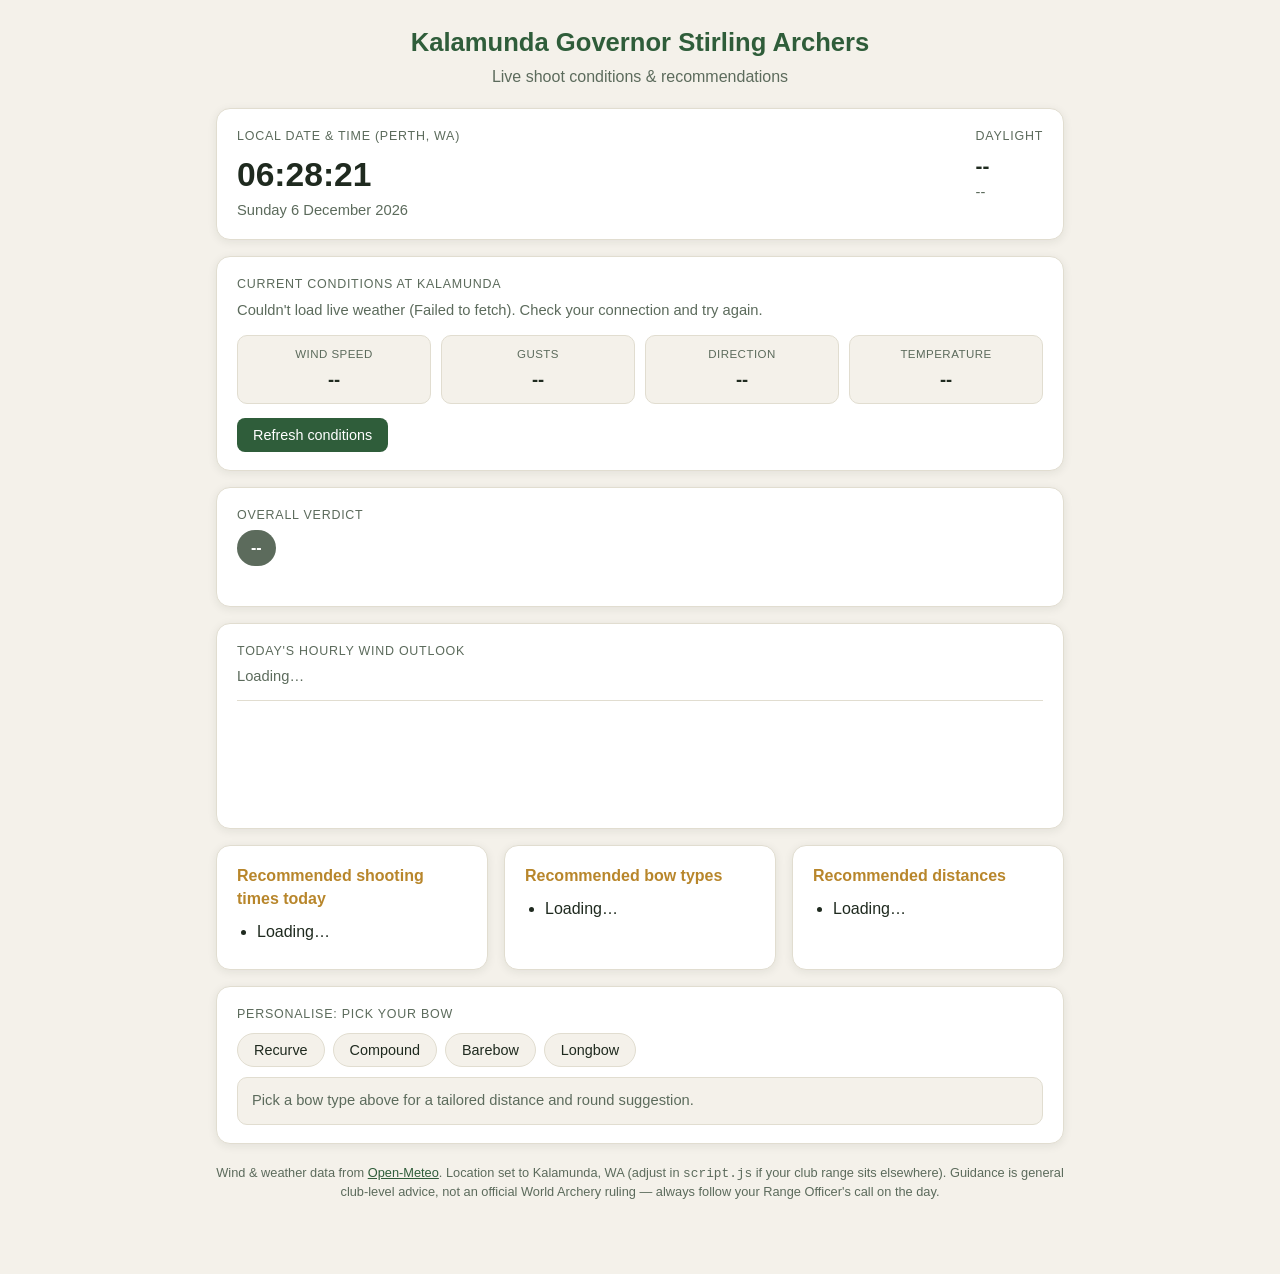
==== docs/index.html @ 8bb30c2a "Move app into docs/ so it can be served by GitHub Pages GitHub Pages' branch-deploy mode only serves" ====
<!DOCTYPE html>
<html lang="en">
<head>
<meta charset="UTF-8">
<meta name="viewport" content="width=device-width, initial-scale=1.0">
<title>Kalamunda Governor Stirling Archers — Shoot Conditions</title>
<link rel="stylesheet" href="styles.css">
</head>
<body>
<div class="app">

  <header class="app-header">
    <h1>Kalamunda Governor Stirling Archers</h1>
    <p class="subtitle">Live shoot conditions &amp; recommendations</p>
  </header>

  <section class="card" id="clock-card">
    <div class="clock-row">
      <div>
        <div class="label">Local date &amp; time (Perth, WA)</div>
        <div id="current-time" class="big-value">--:--:--</div>
        <div id="current-date" class="muted">Loading...</div>
      </div>
      <div>
        <div class="label">Daylight</div>
        <div id="daylight-status" class="big-value small">--</div>
        <div id="daylight-window" class="muted">--</div>
      </div>
    </div>
  </section>

  <section class="card" id="weather-card">
    <div class="label">Current conditions at Kalamunda</div>
    <div id="weather-status" class="muted">Fetching live weather…</div>

    <div class="weather-grid" id="weather-grid" hidden>
      <div class="weather-tile">
        <div class="tile-label">Wind speed</div>
        <div class="tile-value" id="wind-speed">--</div>
      </div>
      <div class="weather-tile">
        <div class="tile-label">Gusts</div>
        <div class="tile-value" id="wind-gusts">--</div>
      </div>
      <div class="weather-tile">
        <div class="tile-label">Direction</div>
        <div class="tile-value" id="wind-dir">--</div>
      </div>
      <div class="weather-tile">
        <div class="tile-label">Temperature</div>
        <div class="tile-value" id="temperature">--</div>
      </div>
    </div>
    <button id="refresh-btn" type="button">Refresh conditions</button>
  </section>

  <section class="card" id="verdict-card">
    <div class="label">Overall verdict</div>
    <div id="verdict-badge" class="badge">--</div>
    <p id="verdict-text" class="muted"></p>
  </section>

  <section class="card" id="outlook-card">
    <div class="label">Today's hourly wind outlook</div>
    <div id="best-window" class="muted">Loading…</div>
    <div id="hourly-chart" class="hourly-chart"></div>
  </section>

  <section class="recommendations">
    <div class="card rec-card">
      <h2>Recommended shooting times today</h2>
      <ul id="rec-times" class="rec-list"><li>Loading…</li></ul>
    </div>

    <div class="card rec-card">
      <h2>Recommended bow types</h2>
      <ul id="rec-bows" class="rec-list"><li>Loading…</li></ul>
    </div>

    <div class="card rec-card">
      <h2>Recommended distances</h2>
      <ul id="rec-distances" class="rec-list"><li>Loading…</li></ul>
    </div>
  </section>

  <section class="card" id="bow-picker-card">
    <div class="label">Personalise: pick your bow</div>
    <div class="bow-buttons" id="bow-buttons">
      <button type="button" class="bow-btn" data-bow="recurve">Recurve</button>
      <button type="button" class="bow-btn" data-bow="compound">Compound</button>
      <button type="button" class="bow-btn" data-bow="barebow">Barebow</button>
      <button type="button" class="bow-btn" data-bow="longbow">Longbow</button>
    </div>
    <div id="bow-result" class="bow-result muted">Pick a bow type above for a tailored distance and round suggestion.</div>
  </section>

  <footer class="app-footer">
    <p>
      Wind &amp; weather data from <a href="https://open-meteo.com" target="_blank" rel="noopener">Open-Meteo</a>.
      Location set to Kalamunda, WA (adjust in <code>script.js</code> if your club range sits elsewhere).
      Guidance is general club-level advice, not an official World Archery ruling — always follow your
      Range Officer's call on the day.
    </p>
  </footer>

</div>
<script src="script.js"></script>
</body>
</html>
---- docs/styles.css ----
:root {
  --bg: #f4f1ea;
  --card-bg: #ffffff;
  --ink: #1f2a1f;
  --muted: #5c6b5c;
  --accent: #2f5d3a;
  --accent-2: #b8862b;
  --border: #e1ddd0;
  --good: #2f7d3a;
  --ok: #b8862b;
  --bad: #b5432f;
  --radius: 14px;
  --shadow: 0 2px 10px rgba(31, 42, 31, 0.08);
}

@media (prefers-color-scheme: dark) {
  :root {
    --bg: #14180f;
    --card-bg: #1d2317;
    --ink: #eee9dc;
    --muted: #a7ab99;
    --accent: #6fae7c;
    --accent-2: #d9a84c;
    --border: #2a3323;
    --good: #6fae7c;
    --ok: #d9a84c;
    --bad: #e07a63;
    --shadow: 0 2px 14px rgba(0, 0, 0, 0.4);
  }
}

* {
  box-sizing: border-box;
}

body {
  margin: 0;
  background: var(--bg);
  color: var(--ink);
  font-family: "Segoe UI", Roboto, Helvetica, Arial, sans-serif;
  line-height: 1.45;
}

.app {
  max-width: 880px;
  margin: 0 auto;
  padding: 24px 16px 60px;
}

.app-header {
  text-align: center;
  margin-bottom: 20px;
}

.app-header h1 {
  margin: 0 0 4px;
  color: var(--accent);
  font-size: 1.6rem;
}

.subtitle {
  margin: 0;
  color: var(--muted);
}

.card {
  background: var(--card-bg);
  border: 1px solid var(--border);
  border-radius: var(--radius);
  box-shadow: var(--shadow);
  padding: 18px 20px;
  margin-bottom: 16px;
}

.label {
  font-size: 0.78rem;
  text-transform: uppercase;
  letter-spacing: 0.06em;
  color: var(--muted);
  margin-bottom: 6px;
}

.big-value {
  font-size: 2.1rem;
  font-weight: 700;
  color: var(--ink);
  font-variant-numeric: tabular-nums;
}

.big-value.small {
  font-size: 1.3rem;
}

.muted {
  color: var(--muted);
  font-size: 0.92rem;
}

.clock-row {
  display: flex;
  justify-content: space-between;
  gap: 16px;
  flex-wrap: wrap;
}

.weather-grid {
  display: grid;
  grid-template-columns: repeat(4, 1fr);
  gap: 10px;
  margin: 14px 0;
}

.weather-tile {
  background: var(--bg);
  border: 1px solid var(--border);
  border-radius: 10px;
  padding: 10px 8px;
  text-align: center;
}

.tile-label {
  font-size: 0.72rem;
  color: var(--muted);
  text-transform: uppercase;
  letter-spacing: 0.04em;
  margin-bottom: 4px;
}

.tile-value {
  font-size: 1.15rem;
  font-weight: 700;
}

#refresh-btn {
  background: var(--accent);
  color: #fff;
  border: none;
  border-radius: 8px;
  padding: 9px 16px;
  font-size: 0.9rem;
  cursor: pointer;
}

#refresh-btn:hover {
  filter: brightness(1.08);
}

.badge {
  display: inline-block;
  padding: 6px 14px;
  border-radius: 999px;
  font-weight: 700;
  font-size: 1rem;
  color: #fff;
  background: var(--muted);
  margin-bottom: 8px;
}

.badge.good { background: var(--good); }
.badge.ok { background: var(--ok); }
.badge.bad { background: var(--bad); }

.recommendations {
  display: grid;
  grid-template-columns: repeat(3, 1fr);
  gap: 16px;
}

.rec-card h2 {
  margin: 0 0 10px;
  font-size: 1rem;
  color: var(--accent-2);
}

.rec-list {
  margin: 0;
  padding-left: 20px;
}

.rec-list li {
  margin-bottom: 8px;
}

.hourly-chart {
  display: flex;
  align-items: flex-end;
  gap: 4px;
  height: 110px;
  margin-top: 12px;
  padding-top: 8px;
  border-top: 1px solid var(--border);
  overflow-x: auto;
}

.hour-col {
  display: flex;
  flex-direction: column;
  align-items: center;
  justify-content: flex-end;
  flex: 1 0 28px;
  height: 100%;
  min-width: 28px;
}

.hour-bar {
  width: 14px;
  border-radius: 4px 4px 0 0;
  background: var(--accent);
  min-height: 3px;
}

.hour-bar.calm { background: var(--good); }
.hour-bar.light { background: var(--good); }
.hour-bar.moderate { background: var(--ok); }
.hour-bar.strong { background: var(--bad); }
.hour-bar.very-strong { background: var(--bad); }

.hour-bar.best-hour {
  outline: 2px solid var(--accent-2);
  outline-offset: 1px;
}

.hour-label {
  font-size: 0.65rem;
  color: var(--muted);
  margin-top: 4px;
}

.bow-buttons {
  display: flex;
  gap: 8px;
  flex-wrap: wrap;
  margin: 10px 0;
}

.bow-btn {
  background: var(--bg);
  color: var(--ink);
  border: 1px solid var(--border);
  border-radius: 999px;
  padding: 8px 16px;
  font-size: 0.9rem;
  cursor: pointer;
}

.bow-btn:hover {
  border-color: var(--accent);
}

.bow-btn.selected {
  background: var(--accent);
  border-color: var(--accent);
  color: #fff;
}

.bow-result {
  background: var(--bg);
  border: 1px solid var(--border);
  border-radius: 10px;
  padding: 12px 14px;
}

.bow-result strong {
  color: var(--ink);
}

.app-footer {
  text-align: center;
  color: var(--muted);
  font-size: 0.8rem;
  margin-top: 20px;
}

.app-footer a {
  color: var(--accent);
}

@media (max-width: 640px) {
  .weather-grid,
  .recommendations {
    grid-template-columns: repeat(2, 1fr);
  }
}

@media (max-width: 420px) {
  .weather-grid,
  .recommendations {
    grid-template-columns: 1fr;
  }
}
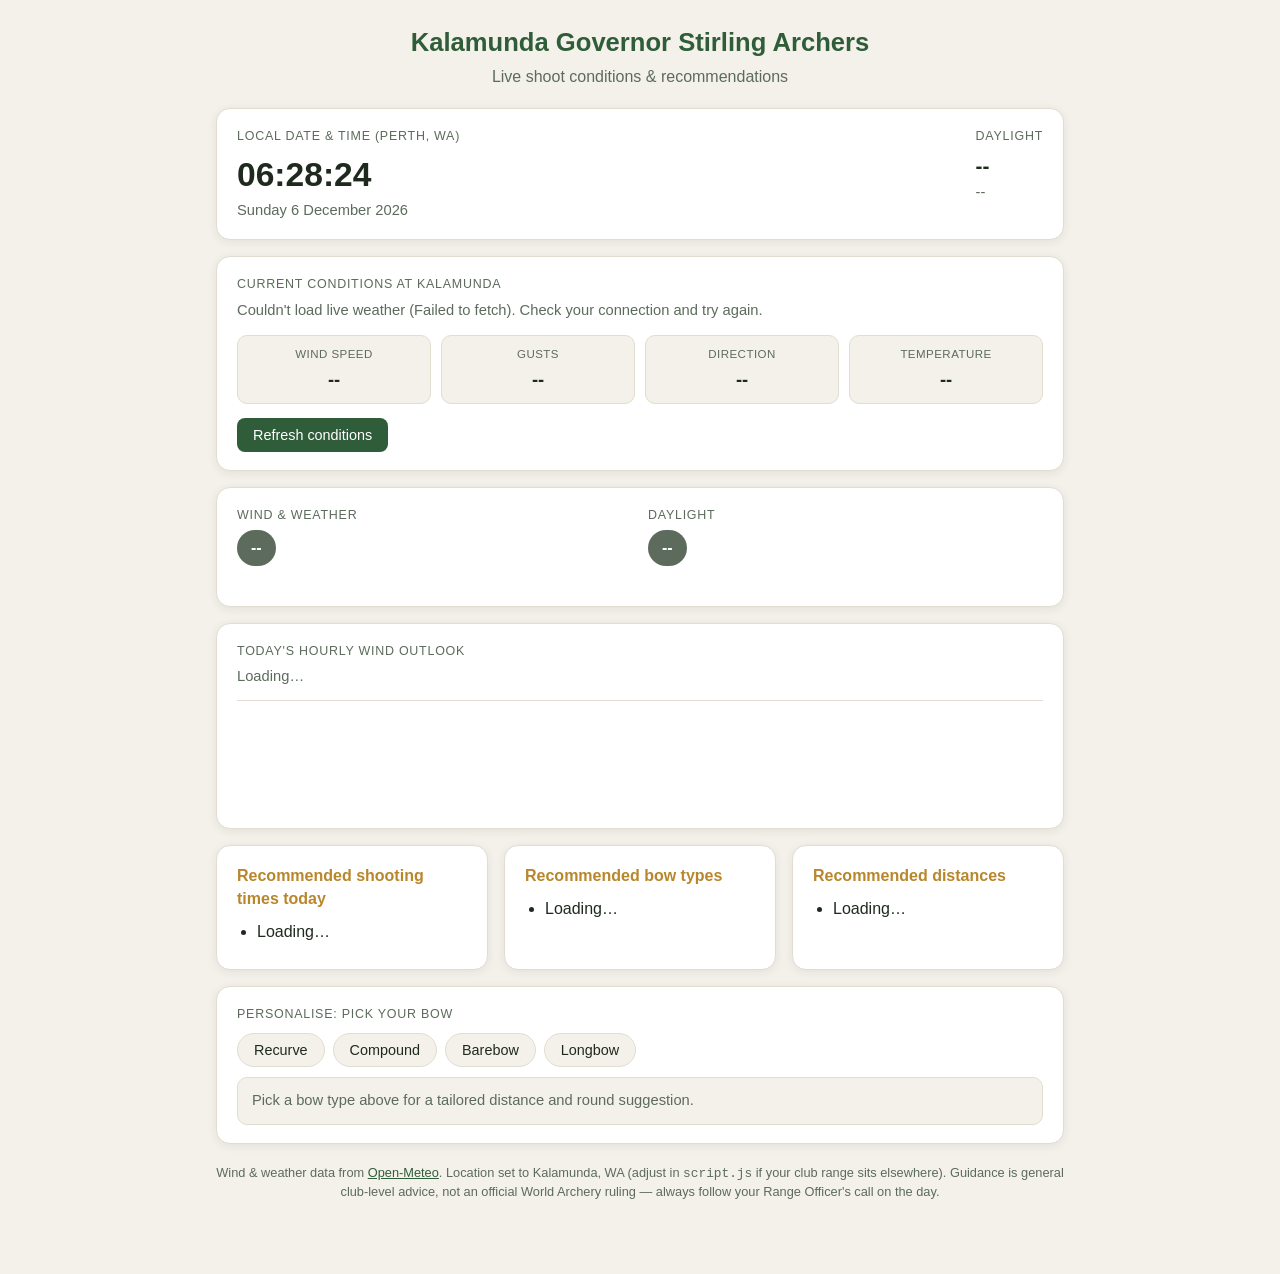
==== commit a1362930: "Split the combined verdict into separate wind and daylight badges The single "Calm · BAD" badge read" ====
--- a/docs/index.html
+++ b/docs/index.html
@@ -55,9 +55,18 @@
   </section>
 
   <section class="card" id="verdict-card">
-    <div class="label">Overall verdict</div>
-    <div id="verdict-badge" class="badge">--</div>
-    <p id="verdict-text" class="muted"></p>
+    <div class="verdict-grid">
+      <div>
+        <div class="label">Wind &amp; weather</div>
+        <div id="weather-verdict-badge" class="badge">--</div>
+        <p id="weather-verdict-text" class="muted"></p>
+      </div>
+      <div>
+        <div class="label">Daylight</div>
+        <div id="daylight-verdict-badge" class="badge">--</div>
+        <p id="daylight-verdict-text" class="muted"></p>
+      </div>
+    </div>
   </section>
 
   <section class="card" id="outlook-card">
--- a/docs/styles.css
+++ b/docs/styles.css
@@ -181,6 +181,18 @@
   margin-bottom: 8px;
 }
 
+.verdict-grid {
+  display: grid;
+  grid-template-columns: 1fr 1fr;
+  gap: 16px;
+}
+
+@media (max-width: 480px) {
+  .verdict-grid {
+    grid-template-columns: 1fr;
+  }
+}
+
 .hourly-chart {
   display: flex;
   align-items: flex-end;
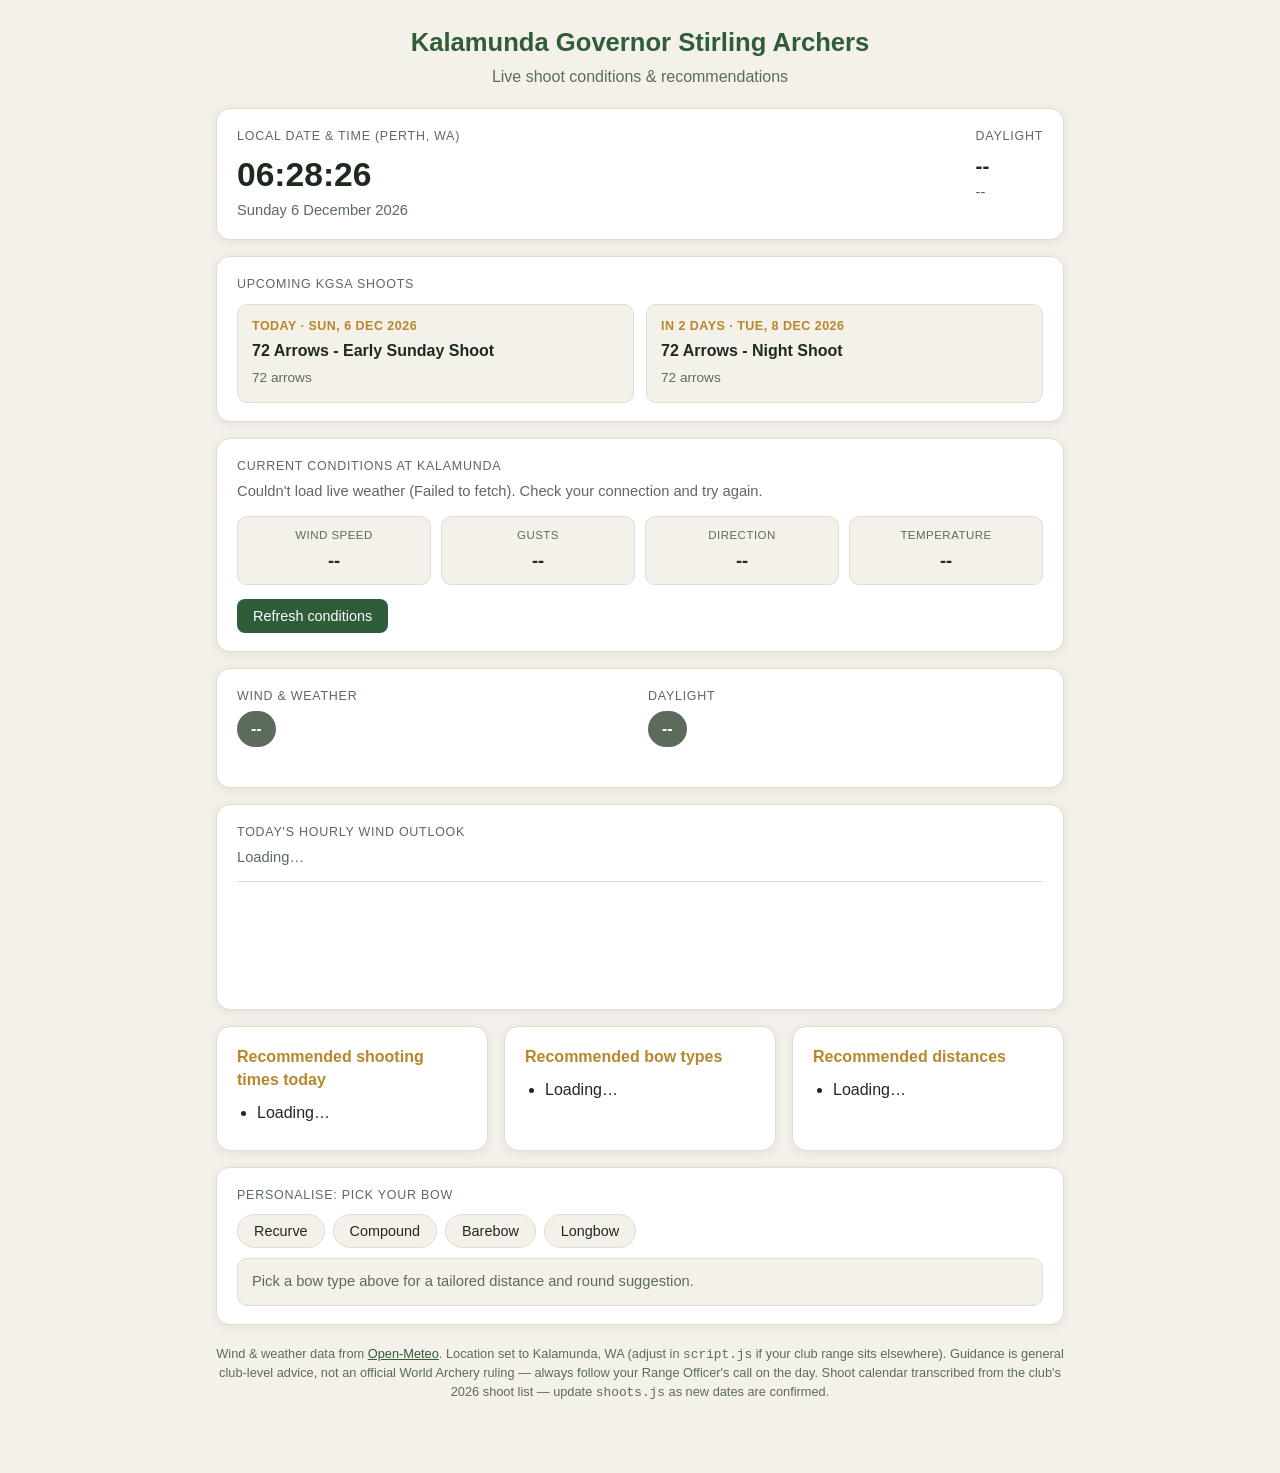
==== commit a629339b: "Add upcoming shoots panel from the club's 2026 calendar Transcribes the KGSA shoot list (spreadsheet" ====
--- a/docs/index.html
+++ b/docs/index.html
@@ -26,6 +26,13 @@
         <div id="daylight-status" class="big-value small">--</div>
         <div id="daylight-window" class="muted">--</div>
       </div>
+    </div>
+  </section>
+
+  <section class="card" id="shoots-card">
+    <div class="label">Upcoming KGSA shoots</div>
+    <div id="shoots-list" class="shoots-list">
+      <div class="muted">Loading…</div>
     </div>
   </section>
 
@@ -108,11 +115,13 @@
       Wind &amp; weather data from <a href="https://open-meteo.com" target="_blank" rel="noopener">Open-Meteo</a>.
       Location set to Kalamunda, WA (adjust in <code>script.js</code> if your club range sits elsewhere).
       Guidance is general club-level advice, not an official World Archery ruling — always follow your
-      Range Officer's call on the day.
+      Range Officer's call on the day. Shoot calendar transcribed from the club's 2026 shoot
+      list — update <code>shoots.js</code> as new dates are confirmed.
     </p>
   </footer>
 
 </div>
+<script src="shoots.js"></script>
 <script src="script.js"></script>
 </body>
 </html>
--- a/docs/styles.css
+++ b/docs/styles.css
@@ -193,6 +193,45 @@
   }
 }
 
+.shoots-list {
+  display: grid;
+  grid-template-columns: 1fr 1fr;
+  gap: 12px;
+  margin-top: 10px;
+}
+
+.shoot-tile {
+  background: var(--bg);
+  border: 1px solid var(--border);
+  border-radius: 10px;
+  padding: 12px 14px;
+}
+
+.shoot-when {
+  font-size: 0.78rem;
+  font-weight: 700;
+  text-transform: uppercase;
+  letter-spacing: 0.04em;
+  color: var(--accent-2);
+}
+
+.shoot-name {
+  font-weight: 700;
+  margin: 4px 0 6px;
+}
+
+.shoot-detail {
+  font-size: 0.85rem;
+  color: var(--muted);
+  margin: 2px 0;
+}
+
+@media (max-width: 480px) {
+  .shoots-list {
+    grid-template-columns: 1fr;
+  }
+}
+
 .hourly-chart {
   display: flex;
   align-items: flex-end;
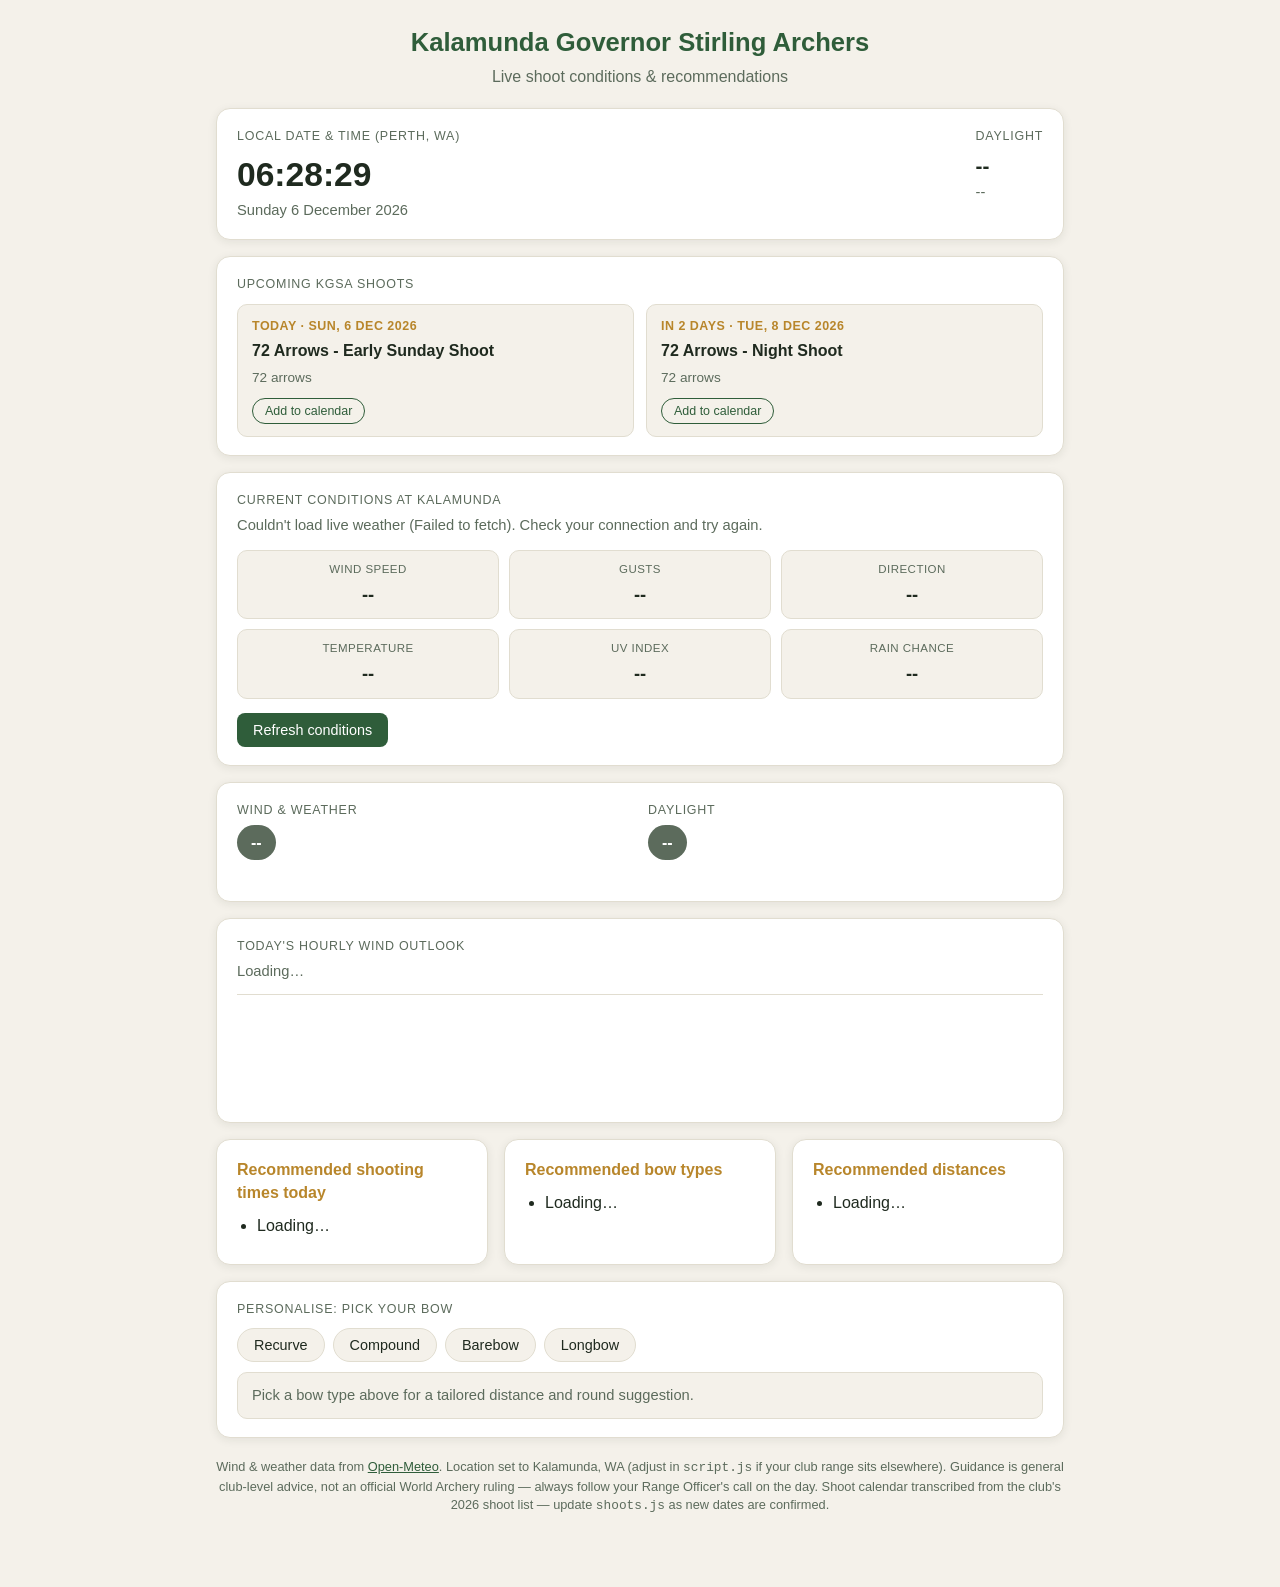
==== commit 00baf0f3: "Add UV index/rain chance and per-shoot calendar downloads Extends the Open-Meteo hourly request for " ====
--- a/docs/index.html
+++ b/docs/index.html
@@ -56,6 +56,14 @@
       <div class="weather-tile">
         <div class="tile-label">Temperature</div>
         <div class="tile-value" id="temperature">--</div>
+      </div>
+      <div class="weather-tile">
+        <div class="tile-label">UV index</div>
+        <div class="tile-value" id="uv-index">--</div>
+      </div>
+      <div class="weather-tile">
+        <div class="tile-label">Rain chance</div>
+        <div class="tile-value" id="rain-chance">--</div>
       </div>
     </div>
     <button id="refresh-btn" type="button">Refresh conditions</button>
--- a/docs/styles.css
+++ b/docs/styles.css
@@ -105,7 +105,7 @@
 
 .weather-grid {
   display: grid;
-  grid-template-columns: repeat(4, 1fr);
+  grid-template-columns: repeat(3, 1fr);
   gap: 10px;
   margin: 14px 0;
 }
@@ -224,6 +224,22 @@
   font-size: 0.85rem;
   color: var(--muted);
   margin: 2px 0;
+}
+
+.ics-btn {
+  margin-top: 8px;
+  background: transparent;
+  color: var(--accent);
+  border: 1px solid var(--accent);
+  border-radius: 999px;
+  padding: 5px 12px;
+  font-size: 0.78rem;
+  cursor: pointer;
+}
+
+.ics-btn:hover {
+  background: var(--accent);
+  color: #fff;
 }
 
 @media (max-width: 480px) {
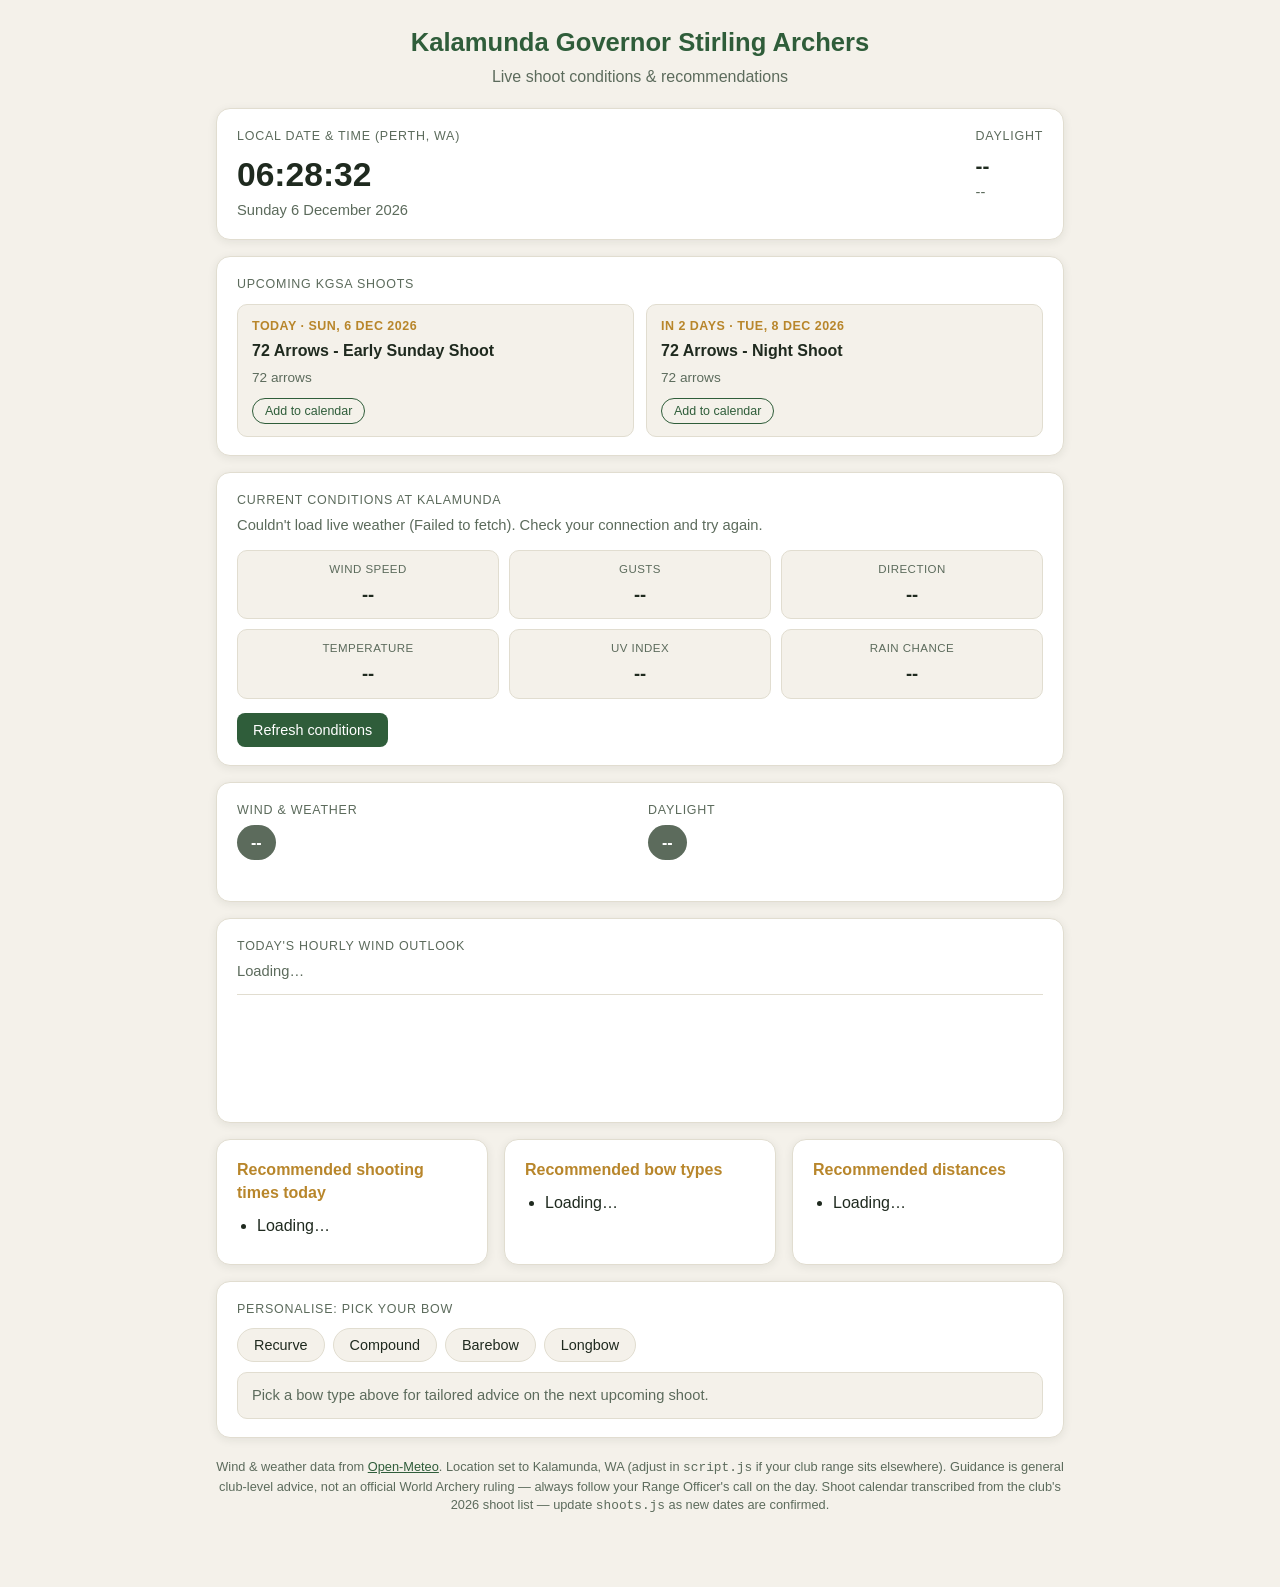
==== commit a457a174: "Tie the bow picker's advice to the next scheduled shoot The bow picker previously suggested a generi" ====
--- a/docs/index.html
+++ b/docs/index.html
@@ -115,7 +115,7 @@
       <button type="button" class="bow-btn" data-bow="barebow">Barebow</button>
       <button type="button" class="bow-btn" data-bow="longbow">Longbow</button>
     </div>
-    <div id="bow-result" class="bow-result muted">Pick a bow type above for a tailored distance and round suggestion.</div>
+    <div id="bow-result" class="bow-result muted">Pick a bow type above for tailored advice on the next upcoming shoot.</div>
   </section>
 
   <footer class="app-footer">
